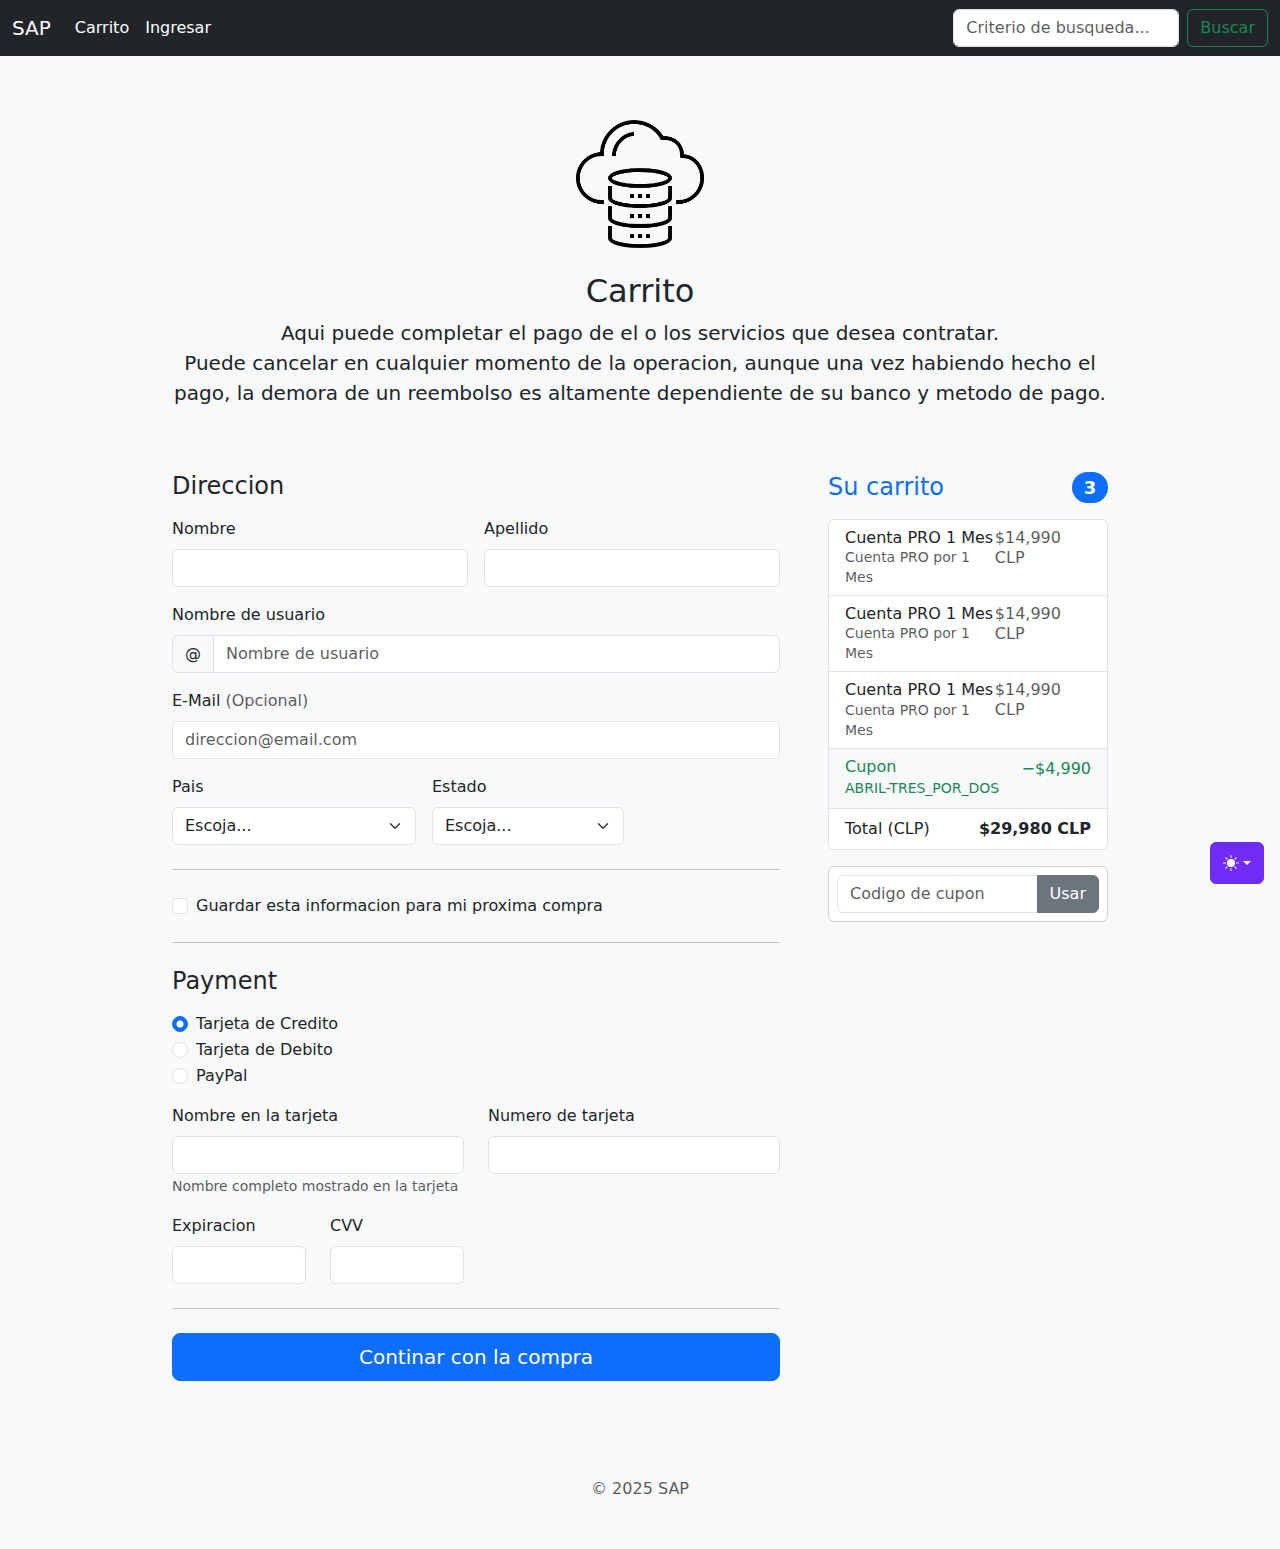
==== carrito/index.html @ 980f0ac6 "Commit Final" ====
<!doctype html>
<html lang="es" data-bs-theme="auto">
  <head>
    <meta charset="utf-8">
    <meta name="viewport" content="width=device-width, initial-scale=1">
    <meta name="description" content="">
    <meta name="author" content="Mark Otto, Jacob Thornton, and Bootstrap contributors">
    <meta name="generator" content="Hugo 0.145.0">
    <title>SAP - Carrito</title>

    <link rel="canonical" href="https://getbootstrap.com/docs/5.3/examples/checkout/">

    <script src="/assets/js/color-modes.js"></script>

    <link href="/assets/dist/css/bootstrap.min.css" rel="stylesheet">

    <link rel="apple-touch-icon" href="/assets/img/favicons/apple-touch-icon.png" sizes="180x180">
<link rel="icon" href="/assets/img/favicons/favicon-32x32.png" sizes="32x32" type="image/png">
<link rel="icon" href="/assets/img/favicons/favicon-16x16.png" sizes="16x16" type="image/png">
<link rel="manifest" href="/assets/img/favicons/manifest.json">
<link rel="mask-icon" href="/assets/img/favicons/safari-pinned-tab.svg" color="#712cf9">
<link rel="icon" href="/assets/img/favicons/favicon.ico">
<meta name="theme-color" content="#712cf9">

    <!-- Custom styles for this template -->
    <link href="/assets/css/style.css" rel="stylesheet">
    <link href="/assets/css/navbar-fixed.css" rel="stylesheet">
    <link href="/assets/css/checkout.css" rel="stylesheet">

  </head>
  <body class="bg-body-tertiary">
    <svg xmlns="http://www.w3.org/2000/svg" class="d-none">
  <symbol id="check2" viewBox="0 0 16 16">
    <path d="M13.854 3.646a.5.5 0 0 1 0 .708l-7 7a.5.5 0 0 1-.708 0l-3.5-3.5a.5.5 0 1 1 .708-.708L6.5 10.293l6.646-6.647a.5.5 0 0 1 .708 0z"/>
  </symbol>
  <symbol id="circle-half" viewBox="0 0 16 16">
    <path d="M8 15A7 7 0 1 0 8 1v14zm0 1A8 8 0 1 1 8 0a8 8 0 0 1 0 16z"/>
  </symbol>
  <symbol id="moon-stars-fill" viewBox="0 0 16 16">
    <path d="M6 .278a.768.768 0 0 1 .08.858 7.208 7.208 0 0 0-.878 3.46c0 4.021 3.278 7.277 7.318 7.277.527 0 1.04-.055 1.533-.16a.787.787 0 0 1 .81.316.733.733 0 0 1-.031.893A8.349 8.349 0 0 1 8.344 16C3.734 16 0 12.286 0 7.71 0 4.266 2.114 1.312 5.124.06A.752.752 0 0 1 6 .278z"/>
    <path d="M10.794 3.148a.217.217 0 0 1 .412 0l.387 1.162c.173.518.579.924 1.097 1.097l1.162.387a.217.217 0 0 1 0 .412l-1.162.387a1.734 1.734 0 0 0-1.097 1.097l-.387 1.162a.217.217 0 0 1-.412 0l-.387-1.162A1.734 1.734 0 0 0 9.31 6.593l-1.162-.387a.217.217 0 0 1 0-.412l1.162-.387a1.734 1.734 0 0 0 1.097-1.097l.387-1.162zM13.863.099a.145.145 0 0 1 .274 0l.258.774c.115.346.386.617.732.732l.774.258a.145.145 0 0 1 0 .274l-.774.258a1.156 1.156 0 0 0-.732.732l-.258.774a.145.145 0 0 1-.274 0l-.258-.774a1.156 1.156 0 0 0-.732-.732l-.774-.258a.145.145 0 0 1 0-.274l.774-.258c.346-.115.617-.386.732-.732L13.863.1z"/>
  </symbol>
  <symbol id="sun-fill" viewBox="0 0 16 16">
    <path d="M8 12a4 4 0 1 0 0-8 4 4 0 0 0 0 8zM8 0a.5.5 0 0 1 .5.5v2a.5.5 0 0 1-1 0v-2A.5.5 0 0 1 8 0zm0 13a.5.5 0 0 1 .5.5v2a.5.5 0 0 1-1 0v-2A.5.5 0 0 1 8 13zm8-5a.5.5 0 0 1-.5.5h-2a.5.5 0 0 1 0-1h2a.5.5 0 0 1 .5.5zM3 8a.5.5 0 0 1-.5.5h-2a.5.5 0 0 1 0-1h2A.5.5 0 0 1 3 8zm10.657-5.657a.5.5 0 0 1 0 .707l-1.414 1.415a.5.5 0 1 1-.707-.708l1.414-1.414a.5.5 0 0 1 .707 0zm-9.193 9.193a.5.5 0 0 1 0 .707L3.05 13.657a.5.5 0 0 1-.707-.707l1.414-1.414a.5.5 0 0 1 .707 0zm9.193 2.121a.5.5 0 0 1-.707 0l-1.414-1.414a.5.5 0 0 1 .707-.707l1.414 1.414a.5.5 0 0 1 0 .707zM4.464 4.465a.5.5 0 0 1-.707 0L2.343 3.05a.5.5 0 1 1 .707-.707l1.414 1.414a.5.5 0 0 1 0 .708z"/>
  </symbol>
</svg>


    <div class="dropdown position-fixed bottom-0 end-0 mb-3 me-3 bd-mode-toggle">
      <button class="btn btn-bd-primary py-2 dropdown-toggle d-flex align-items-center"
        id="bd-theme"
        type="button"
        aria-expanded="false"
        data-bs-toggle="dropdown"
        
        aria-label="Toggle theme (auto)">
  <svg class="bi my-1 theme-icon-active" aria-hidden="true"><use href="#circle-half"></use></svg>
  <span class="visually-hidden" id="bd-theme-text">Toggle theme</span>
</button>
<ul class="dropdown-menu dropdown-menu-end shadow" aria-labelledby="bd-theme-text">
  <li>
    <button type="button" class="dropdown-item d-flex align-items-center" data-bs-theme-value="light" aria-pressed="false">
      <svg class="bi me-2 opacity-50" aria-hidden="true"><use href="#sun-fill"></use></svg>
      Light
      <svg class="bi ms-auto d-none" aria-hidden="true"><use href="#check2"></use></svg>
    </button>
  </li>
  <li>
    <button type="button" class="dropdown-item d-flex align-items-center" data-bs-theme-value="dark" aria-pressed="false">
      <svg class="bi me-2 opacity-50" aria-hidden="true"><use href="#moon-stars-fill"></use></svg>
      Dark
      <svg class="bi ms-auto d-none" aria-hidden="true"><use href="#check2"></use></svg>
    </button>
  </li>
  <li>
    <button type="button" class="dropdown-item d-flex align-items-center active" data-bs-theme-value="auto" aria-pressed="true">
      <svg class="bi me-2 opacity-50" aria-hidden="true"><use href="#circle-half"></use></svg>
      Auto
      <svg class="bi ms-auto d-none" aria-hidden="true"><use href="#check2"></use></svg>
    </button>
  </li>
</ul>

    </div>

    <!--- Navigation bar --->
    <nav class="navbar navbar-expand-md navbar-dark fixed-top bg-dark">
      <div class="container-fluid">
        <a class="navbar-brand" href="/home/#">SAP</a>
        <button class="navbar-toggler" type="button" data-bs-toggle="collapse" data-bs-target="#navbarCollapse" aria-controls="navbarCollapse" aria-expanded="false" aria-label="Toggle navigation">
          <span class="navbar-toggler-icon"></span>
        </button>
        <div class="collapse navbar-collapse" id="navbarCollapse">
          <ul class="navbar-nav me-auto mb-2 mb-md-0">
            <li class="nav-item">
              <a class="nav-link active" aria-current="page" href="/carrito/#">Carrito</a>
            </li>
            <li class="nav-item">
              <a class="nav-link active" aria-current="page" href="/login/#">Ingresar</a>
            </li>
          </ul>
          <form class="d-flex" role="search">
            <input class="form-control me-2" type="search" placeholder="Criterio de busqueda..." aria-label="Search">
            <button class="btn btn-outline-success" type="submit">Buscar</button>
          </form>
        </div>
      </div>
    </nav>
    <!--- -------------- --->

<div class="container">
  <main>
    <div class="py-5 text-center">
      <img class="d-block mx-auto mb-4" src="/assets/img/logo.png" alt="" width="128" height="128">
      <h1 class="h2">Carrito</h1>
      <p class="lead">
        Aqui puede completar el pago de el o los servicios que desea contratar.<br>
        Puede cancelar en cualquier momento de la operacion, aunque una vez habiendo hecho el pago, la demora de un reembolso es altamente dependiente de su banco y metodo de pago.
      </p>
    </div>

    <div class="row g-5">
      <div class="col-md-5 col-lg-4 order-md-last">
        <h4 class="d-flex justify-content-between align-items-center mb-3">
          <span class="text-primary">Su carrito</span>
          <span class="badge bg-primary rounded-pill">3</span>
        </h4>
        <ul class="list-group mb-3">
          <li class="list-group-item d-flex justify-content-between lh-sm">
            <div>
              <h6 class="my-0">Cuenta PRO 1 Mes</h6>
              <small class="text-body-secondary">Cuenta PRO por 1 Mes</small>
            </div>
            <span class="text-body-secondary">$14,990 CLP</span>
          </li>
          <li class="list-group-item d-flex justify-content-between lh-sm">
            <div>
              <h6 class="my-0">Cuenta PRO 1 Mes</h6>
              <small class="text-body-secondary">Cuenta PRO por 1 Mes</small>
            </div>
            <span class="text-body-secondary">$14,990 CLP</span>
          </li>
          <li class="list-group-item d-flex justify-content-between lh-sm">
            <div>
              <h6 class="my-0">Cuenta PRO 1 Mes</h6>
              <small class="text-body-secondary">Cuenta PRO por 1 Mes</small>
            </div>
            <span class="text-body-secondary">$14,990 CLP</span>
          </li>
          <li class="list-group-item d-flex justify-content-between bg-body-tertiary">
            <div class="text-success">
              <h6 class="my-0">Cupon</h6>
              <small>ABRIL-TRES_POR_DOS</small>
            </div>
            <span class="text-success">−$4,990</span>
          </li>
          <li class="list-group-item d-flex justify-content-between">
            <span>Total (CLP)</span>
            <strong>$29,980 CLP</strong>
          </li>
        </ul>

        <form class="card p-2">
          <div class="input-group">
            <input type="text" class="form-control" placeholder="Codigo de cupon">
            <button type="submit" class="btn btn-secondary">Usar</button>
          </div>
        </form>
      </div>
      <div class="col-md-7 col-lg-8">
        <h4 class="mb-3">Direccion</h4>
        <form class="needs-validation" novalidate>
          <div class="row g-3">
            <div class="col-sm-6">
              <label for="firstName" class="form-label">Nombre</label>
              <input type="text" class="form-control" id="firstName" placeholder="" value="" required>
              <div class="invalid-feedback">
                Un nombre valido es requerido.
              </div>
            </div>

            <div class="col-sm-6">
              <label for="lastName" class="form-label">Apellido</label>
              <input type="text" class="form-control" id="lastName" placeholder="" value="" required>
              <div class="invalid-feedback">
                Un apellido valido es requerido.
              </div>
            </div>

            <div class="col-12">
              <label for="username" class="form-label">Nombre de usuario</label>
              <div class="input-group has-validation">
                <span class="input-group-text">@</span>
                <input type="text" class="form-control" id="username" placeholder="Nombre de usuario" required>
              <div class="invalid-feedback">
                  Tu nombre de usuario es requerido.
                </div>
              </div>
            </div>

            <div class="col-12">
              <label for="email" class="form-label">E-Mail <span class="text-body-secondary">(Opcional)</span></label>
              <input type="email" class="form-control" id="email" placeholder="direccion@email.com">
              <div class="invalid-feedback">
                Por favor ingrese una direccion de E-Mail valida para manterse actualizado con su compra.
              </div>
            </div>

            <div class="col-md-5">
              <label for="country" class="form-label">Pais</label>
              <select class="form-select" id="country" required>
                <option value="">Escoja...</option>
                <option>Argentina</option>
                <option>Bolivia</option>
                <option>Chile</option>
                <option>China</option>
                <option>Colombia</option>
                <option>Estados Unidos</option>
              </select>
              <div class="invalid-feedback">
                Por favor ingrese un pais valido.
              </div>
            </div>

            <div class="col-md-4">
              <label for="state" class="form-label">Estado</label>
              <select class="form-select" id="state" required>
                <option value="">Escoja...</option>
                <option>Concepcion</option>
              </select>
              <div class="invalid-feedback">
                Por favor ingrese un estado valido.
              </div>
            </div>

          </div>

          <hr class="my-4">

          <div class="form-check">
            <input type="checkbox" class="form-check-input" id="save-info">
            <label class="form-check-label" for="save-info">Guardar esta informacion para mi proxima compra</label>
          </div>

          <hr class="my-4">

          <h4 class="mb-3">Payment</h4>

          <div class="my-3">
            <div class="form-check">
              <input id="credit" name="paymentMethod" type="radio" class="form-check-input" checked required>
              <label class="form-check-label" for="credit">Tarjeta de Credito</label>
            </div>
            <div class="form-check">
              <input id="debit" name="paymentMethod" type="radio" class="form-check-input" required>
              <label class="form-check-label" for="debit">Tarjeta de Debito</label>
            </div>
            <div class="form-check">
              <input id="paypal" name="paymentMethod" type="radio" class="form-check-input" required>
              <label class="form-check-label" for="paypal">PayPal</label>
            </div>
          </div>

          <div class="row gy-3">
            <div class="col-md-6">
              <label for="cc-name" class="form-label">Nombre en la tarjeta</label>
              <input type="text" class="form-control" id="cc-name" placeholder="" required>
              <small class="text-body-secondary">Nombre completo mostrado en la tarjeta</small>
              <div class="invalid-feedback">
                Nombre en la tarjeta requerido
              </div>
            </div>

            <div class="col-md-6">
              <label for="cc-number" class="form-label">Numero de tarjeta</label>
              <input type="text" class="form-control" id="cc-number" placeholder="" required>
              <div class="invalid-feedback">
                Numero de la tarjeta es requerido
              </div>
            </div>

            <div class="col-md-3">
              <label for="cc-expiration" class="form-label">Expiracion</label>
              <input type="text" class="form-control" id="cc-expiration" placeholder="" required>
              <div class="invalid-feedback">
                Fecha de expiracion requerida
              </div>
            </div>

            <div class="col-md-3">
              <label for="cc-cvv" class="form-label">CVV</label>
              <input type="text" class="form-control" id="cc-cvv" placeholder="" required>
              <div class="invalid-feedback">
                Codigo de seguridad requerido
              </div>
            </div>
          </div>

          <hr class="my-4">

          <button class="w-100 btn btn-primary btn-lg" type="submit">Continar con la compra</button>
        </form>
      </div>
    </div>
  </main>

  <footer class="my-5 pt-5 text-body-secondary text-center text-small">
    <p class="mb-1">&copy; 2025 SAP</p>
  </footer>
</div>
<script defer src="/assets/dist/js/bootstrap.bundle.min.js" integrity="sha384-k6d4wzSIapyDyv1kpU366/PK5hCdSbCRGRCMv+eplOQJWyd1fbcAu9OCUj5zNLiq"></script>

    <script defer src="/assets/js/checkout.js"></script></body>
</html>
---- assets/css/style.css ----
.bd-placeholder-img {
    font-size: 1.125rem;
    text-anchor: middle;
    -webkit-user-select: none;
    -moz-user-select: none;
    user-select: none;
  }

  @media (min-width: 768px) {
    .bd-placeholder-img-lg {
      font-size: 3.5rem;
    }
  }

  .b-example-divider {
    width: 100%;
    height: 3rem;
    background-color: rgba(0, 0, 0, .1);
    border: solid rgba(0, 0, 0, .15);
    border-width: 1px 0;
    box-shadow: inset 0 .5em 1.5em rgba(0, 0, 0, .1), inset 0 .125em .5em rgba(0, 0, 0, .15);
  }

  .b-example-vr {
    flex-shrink: 0;
    width: 1.5rem;
    height: 100vh;
  }

  .bi {
    vertical-align: -.125em;
    fill: currentColor;
  }

  .nav-scroller {
    position: relative;
    z-index: 2;
    height: 2.75rem;
    overflow-y: hidden;
  }

  .nav-scroller .nav {
    display: flex;
    flex-wrap: nowrap;
    padding-bottom: 1rem;
    margin-top: -1px;
    overflow-x: auto;
    text-align: center;
    white-space: nowrap;
    -webkit-overflow-scrolling: touch;
  }

  .btn-bd-primary {
    --bd-violet-bg: #712cf9;
    --bd-violet-rgb: 112.520718, 44.062154, 249.437846;

    --bs-btn-font-weight: 600;
    --bs-btn-color: var(--bs-white);
    --bs-btn-bg: var(--bd-violet-bg);
    --bs-btn-border-color: var(--bd-violet-bg);
    --bs-btn-hover-color: var(--bs-white);
    --bs-btn-hover-bg: #6528e0;
    --bs-btn-hover-border-color: #6528e0;
    --bs-btn-focus-shadow-rgb: var(--bd-violet-rgb);
    --bs-btn-active-color: var(--bs-btn-hover-color);
    --bs-btn-active-bg: #5a23c8;
    --bs-btn-active-border-color: #5a23c8;
  }

  .bd-mode-toggle {
    z-index: 1500;
  }

  .bd-mode-toggle .bi {
    width: 1em;
    height: 1em;
  }

  .bd-mode-toggle .dropdown-menu .active .bi {
    display: block !important;
  }
---- assets/css/navbar-fixed.css ----
/* Show it is fixed to the top */
body {
  min-height: 75rem;
  padding-top: 4.5rem;
}
---- assets/css/checkout.css ----
.container {
  max-width: 960px;
}
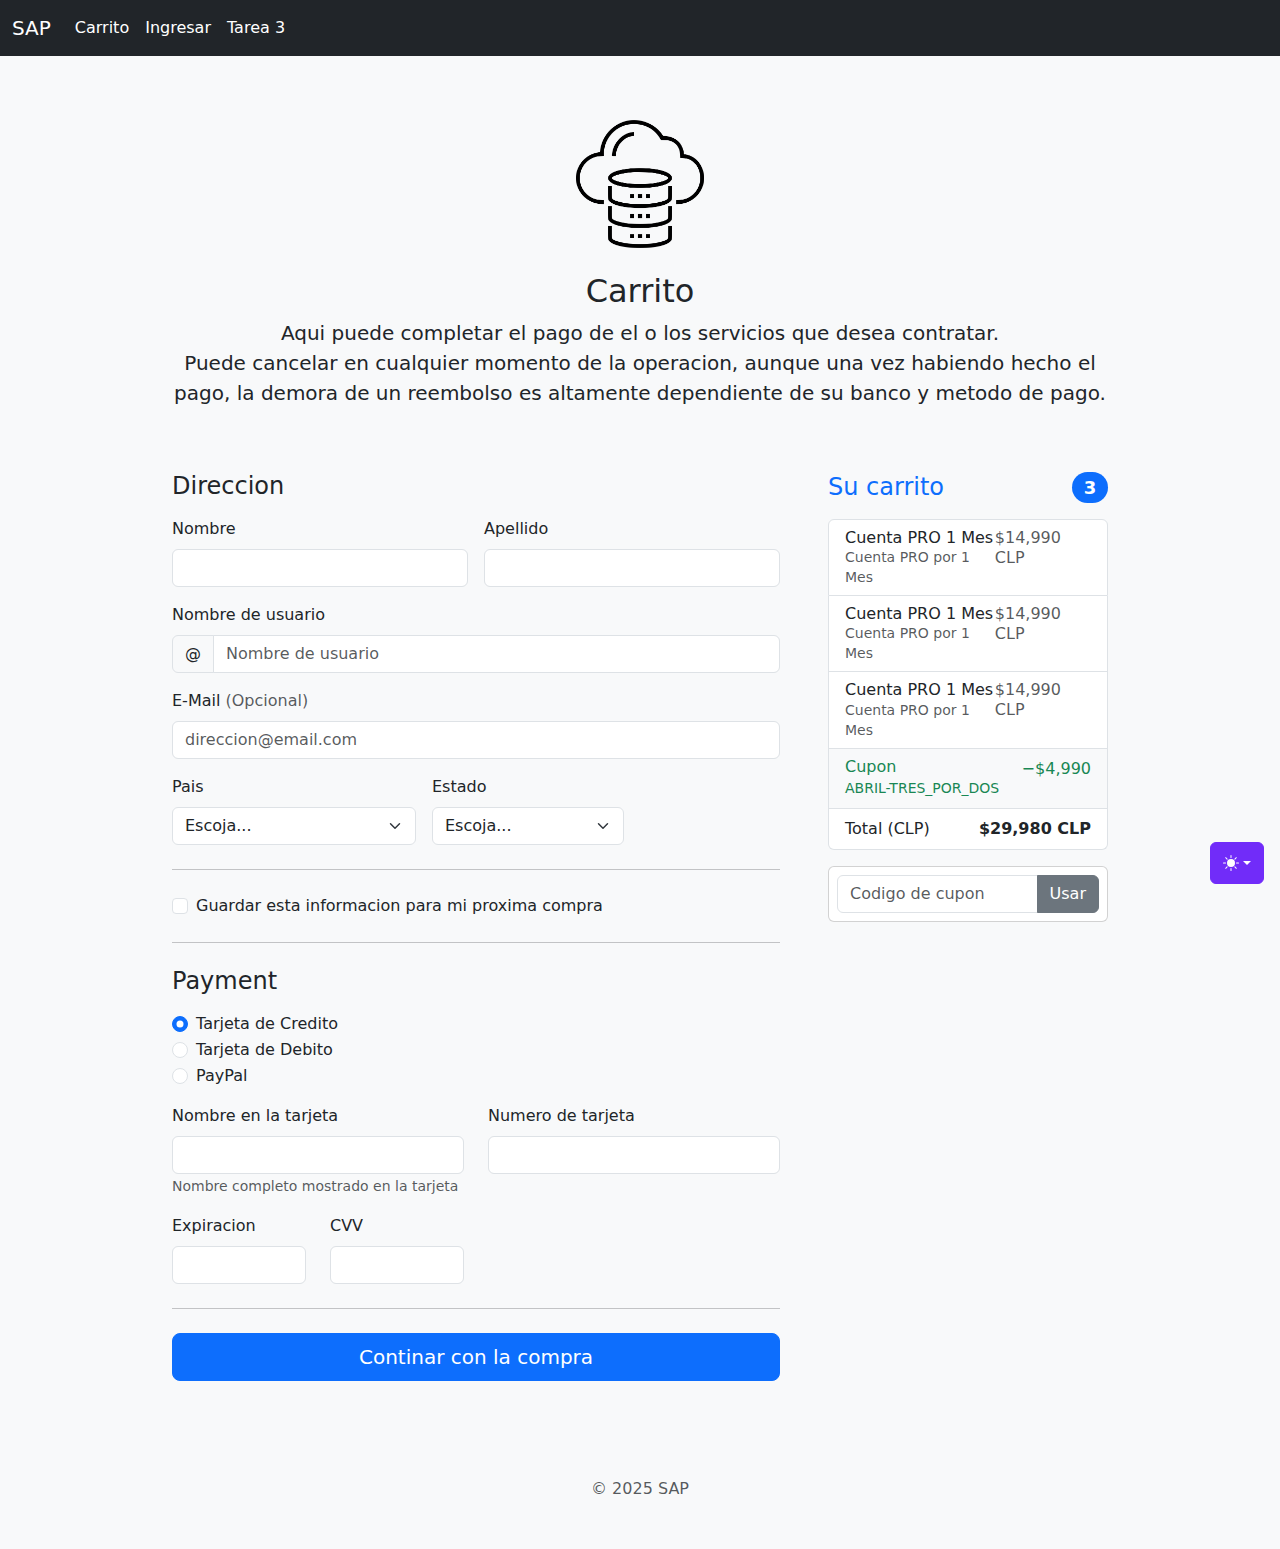
==== commit 38ae1444: "Commit Añadir Tarea 3" ====
--- a/carrito/index.html
+++ b/carrito/index.html
@@ -98,11 +98,10 @@
             <li class="nav-item">
               <a class="nav-link active" aria-current="page" href="/login/#">Ingresar</a>
             </li>
+            <li class="nav-item">
+              <a class="nav-link active" aria-current="page" href="/Tarea-3/#">Tarea 3</a>
+            </li>
           </ul>
-          <form class="d-flex" role="search">
-            <input class="form-control me-2" type="search" placeholder="Criterio de busqueda..." aria-label="Search">
-            <button class="btn btn-outline-success" type="submit">Buscar</button>
-          </form>
         </div>
       </div>
     </nav>
